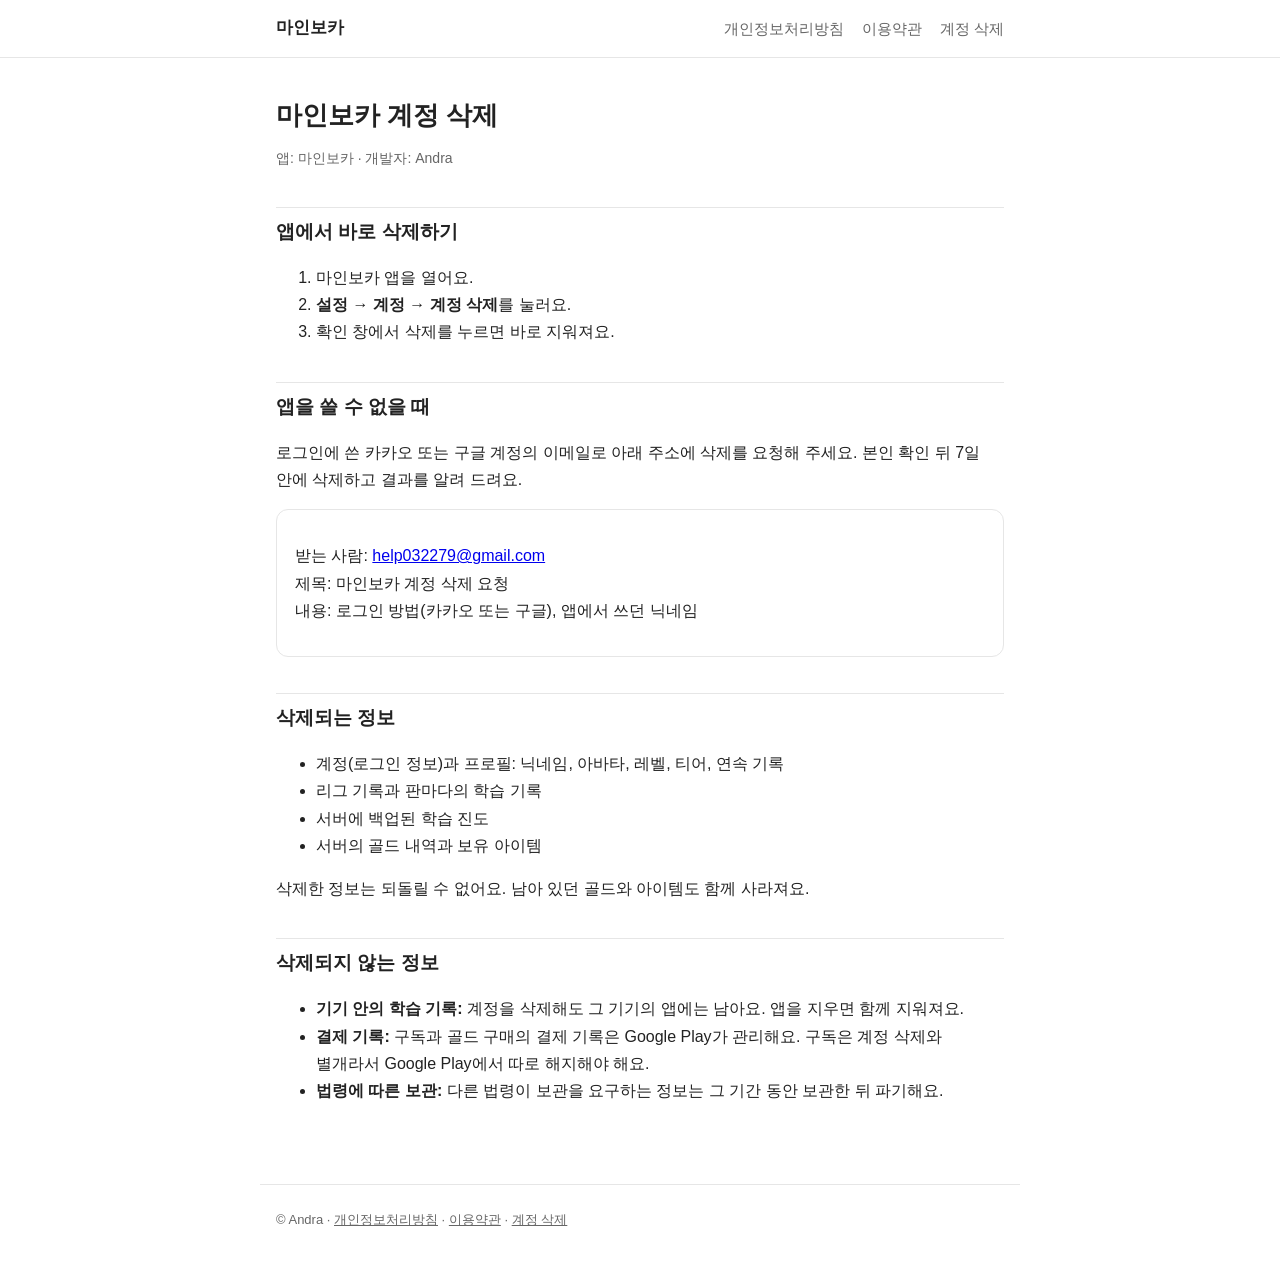
==== delete-account.html @ 9bc244a9 "마인보카 웹사이트: 앱 소개 · 개인정보처리방침 · 이용약관 · 계정 삭제 안내" ====
<!doctype html>
<html lang="ko">
<head>
<meta charset="utf-8">
<meta name="viewport" content="width=device-width, initial-scale=1">
<title>계정 삭제 · 마인보카</title>
<link rel="stylesheet" href="style.css">
</head>
<body>
<header class="top"><nav>
  <a class="brand" href="./">마인보카</a>
  <a href="privacy.html">개인정보처리방침</a>
  <a href="terms.html">이용약관</a>
  <a href="delete-account.html">계정 삭제</a>
</nav></header>
<main>
  <h1>마인보카 계정 삭제</h1>
  <p class="meta">앱: 마인보카 · 개발자: Andra</p>

  <h2>앱에서 바로 삭제하기</h2>
  <ol>
    <li>마인보카 앱을 열어요.</li>
    <li><strong>설정 → 계정 → 계정 삭제</strong>를 눌러요.</li>
    <li>확인 창에서 삭제를 누르면 바로 지워져요.</li>
  </ol>

  <h2>앱을 쓸 수 없을 때</h2>
  <p>로그인에 쓴 카카오 또는 구글 계정의 이메일로 아래 주소에 삭제를 요청해 주세요. 본인 확인 뒤 7일 안에 삭제하고 결과를 알려 드려요.</p>
  <div class="box">
    <p>받는 사람: <a href="mailto:help032279@gmail.com?subject=%EB%A7%88%EC%9D%B8%EB%B3%B4%EC%B9%B4%20%EA%B3%84%EC%A0%95%20%EC%82%AD%EC%A0%9C%20%EC%9A%94%EC%B2%AD">help032279@gmail.com</a><br>
    제목: 마인보카 계정 삭제 요청<br>
    내용: 로그인 방법(카카오 또는 구글), 앱에서 쓰던 닉네임</p>
  </div>

  <h2>삭제되는 정보</h2>
  <ul>
    <li>계정(로그인 정보)과 프로필: 닉네임, 아바타, 레벨, 티어, 연속 기록</li>
    <li>리그 기록과 판마다의 학습 기록</li>
    <li>서버에 백업된 학습 진도</li>
    <li>서버의 골드 내역과 보유 아이템</li>
  </ul>
  <p>삭제한 정보는 되돌릴 수 없어요. 남아 있던 골드와 아이템도 함께 사라져요.</p>

  <h2>삭제되지 않는 정보</h2>
  <ul>
    <li><strong>기기 안의 학습 기록:</strong> 계정을 삭제해도 그 기기의 앱에는 남아요. 앱을 지우면 함께 지워져요.</li>
    <li><strong>결제 기록:</strong> 구독과 골드 구매의 결제 기록은 Google Play가 관리해요. 구독은 계정 삭제와 별개라서 Google Play에서 따로 해지해야 해요.</li>
    <li><strong>법령에 따른 보관:</strong> 다른 법령이 보관을 요구하는 정보는 그 기간 동안 보관한 뒤 파기해요.</li>
  </ul>
</main>
<footer>
  © Andra · <a href="privacy.html">개인정보처리방침</a> · <a href="terms.html">이용약관</a> · <a href="delete-account.html">계정 삭제</a>
</footer>
</body>
</html>
---- style.css ----
:root { --ink: #222; --sub: #666; --line: #e6e6e6; --bg: #fff; --accent: #2a9d8f; }
* { box-sizing: border-box; }
body { margin: 0; background: var(--bg); color: var(--ink); font: 16px/1.7 -apple-system, "Apple SD Gothic Neo", "Noto Sans KR", "Malgun Gothic", sans-serif; word-break: keep-all; }
main { max-width: 760px; margin: 0 auto; padding: 32px 16px 64px; }
header.top { border-bottom: 1px solid var(--line); }
header.top nav { max-width: 760px; margin: 0 auto; padding: 14px 16px; display: flex; flex-wrap: wrap; gap: 6px 18px; align-items: center; }
header.top a { color: var(--sub); text-decoration: none; font-size: 15px; }
header.top a.brand { color: var(--ink); font-weight: 700; font-size: 17px; margin-right: auto; }
header.top a:hover { color: var(--accent); }
h1 { font-size: 26px; line-height: 1.35; margin: 8px 0 6px; }
h2 { font-size: 19px; margin: 36px 0 8px; padding-top: 8px; border-top: 1px solid var(--line); }
h3 { font-size: 16px; margin: 20px 0 4px; }
p, li { color: var(--ink); }
.meta { color: var(--sub); font-size: 14px; }
table { width: 100%; border-collapse: collapse; font-size: 14px; margin: 10px 0; }
th, td { border: 1px solid var(--line); padding: 8px 10px; text-align: left; vertical-align: top; }
th { background: #f7f7f7; }
.box { border: 1px solid var(--line); border-radius: 12px; padding: 16px 18px; margin: 16px 0; }
.btn { display: inline-block; background: var(--accent); color: #fff; text-decoration: none; padding: 10px 18px; border-radius: 10px; font-weight: 600; }
footer { max-width: 760px; margin: 0 auto; padding: 24px 16px 40px; color: var(--sub); font-size: 13px; border-top: 1px solid var(--line); }
footer a { color: var(--sub); }
.wrap { overflow-x: auto; }
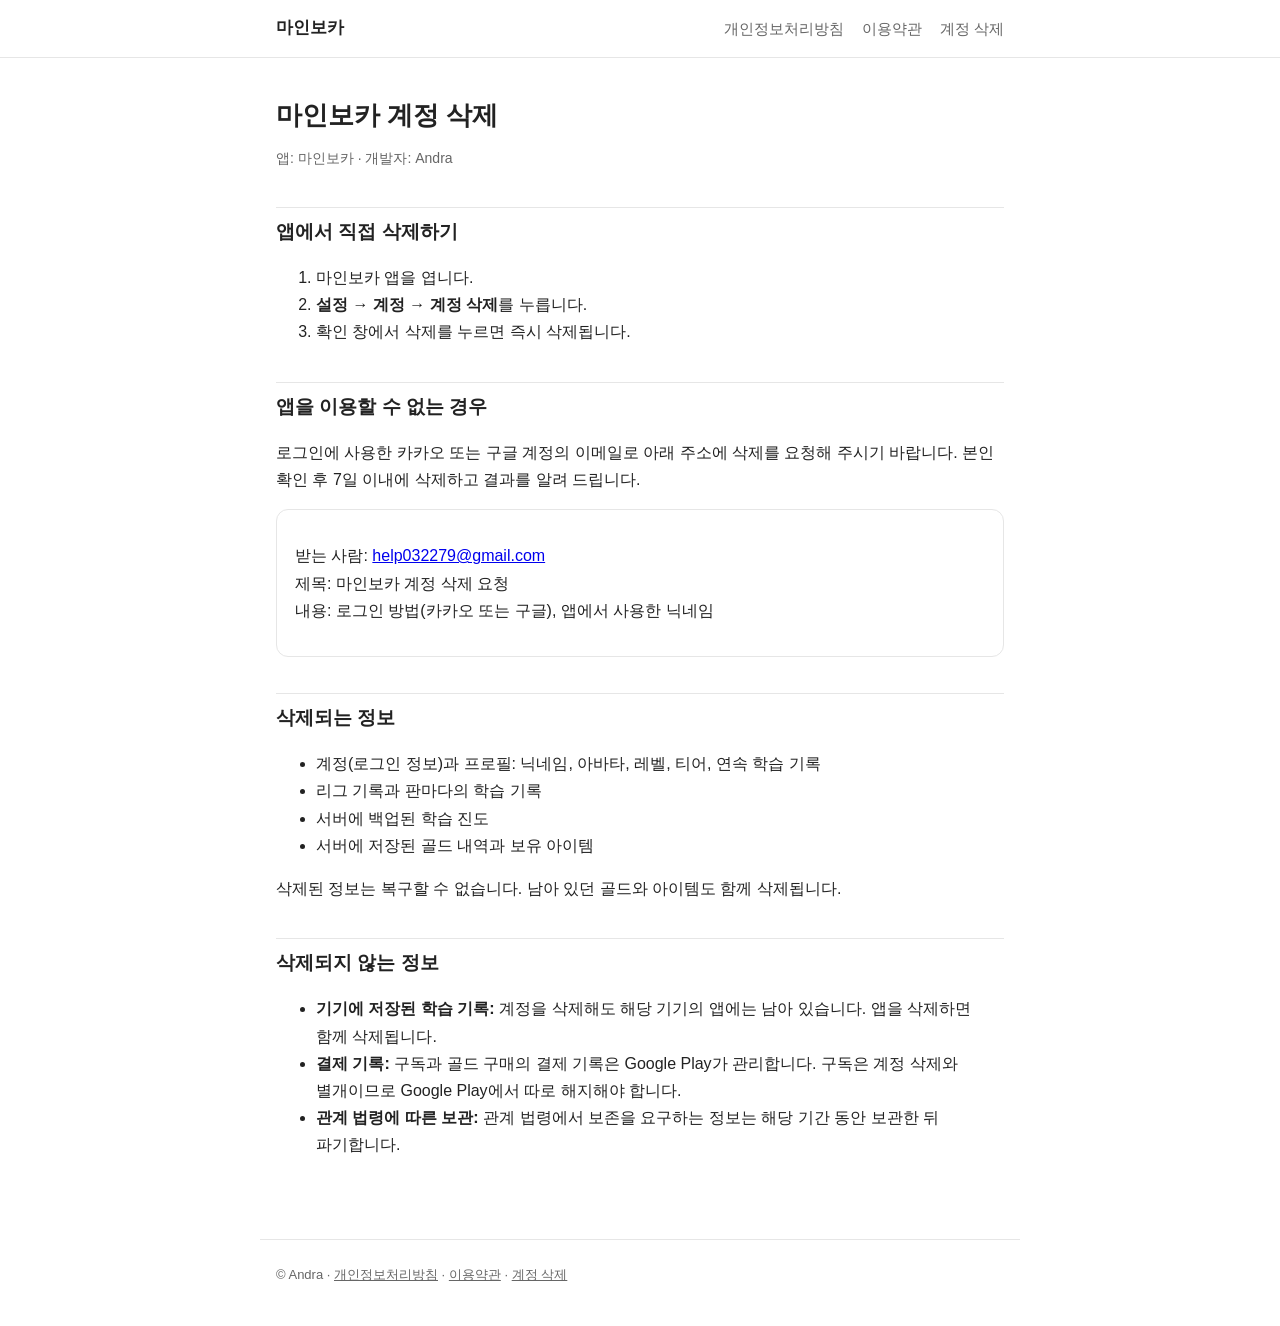
==== commit 69da92ec: "처리방침 · 계정 삭제 안내 말투를 합니다체로" ====
--- a/delete-account.html
+++ b/delete-account.html
@@ -17,35 +17,35 @@
   <h1>마인보카 계정 삭제</h1>
   <p class="meta">앱: 마인보카 · 개발자: Andra</p>
 
-  <h2>앱에서 바로 삭제하기</h2>
+  <h2>앱에서 직접 삭제하기</h2>
   <ol>
-    <li>마인보카 앱을 열어요.</li>
-    <li><strong>설정 → 계정 → 계정 삭제</strong>를 눌러요.</li>
-    <li>확인 창에서 삭제를 누르면 바로 지워져요.</li>
+    <li>마인보카 앱을 엽니다.</li>
+    <li><strong>설정 → 계정 → 계정 삭제</strong>를 누릅니다.</li>
+    <li>확인 창에서 삭제를 누르면 즉시 삭제됩니다.</li>
   </ol>
 
-  <h2>앱을 쓸 수 없을 때</h2>
-  <p>로그인에 쓴 카카오 또는 구글 계정의 이메일로 아래 주소에 삭제를 요청해 주세요. 본인 확인 뒤 7일 안에 삭제하고 결과를 알려 드려요.</p>
+  <h2>앱을 이용할 수 없는 경우</h2>
+  <p>로그인에 사용한 카카오 또는 구글 계정의 이메일로 아래 주소에 삭제를 요청해 주시기 바랍니다. 본인 확인 후 7일 이내에 삭제하고 결과를 알려 드립니다.</p>
   <div class="box">
     <p>받는 사람: <a href="mailto:help032279@gmail.com?subject=%EB%A7%88%EC%9D%B8%EB%B3%B4%EC%B9%B4%20%EA%B3%84%EC%A0%95%20%EC%82%AD%EC%A0%9C%20%EC%9A%94%EC%B2%AD">help032279@gmail.com</a><br>
     제목: 마인보카 계정 삭제 요청<br>
-    내용: 로그인 방법(카카오 또는 구글), 앱에서 쓰던 닉네임</p>
+    내용: 로그인 방법(카카오 또는 구글), 앱에서 사용한 닉네임</p>
   </div>
 
   <h2>삭제되는 정보</h2>
   <ul>
-    <li>계정(로그인 정보)과 프로필: 닉네임, 아바타, 레벨, 티어, 연속 기록</li>
+    <li>계정(로그인 정보)과 프로필: 닉네임, 아바타, 레벨, 티어, 연속 학습 기록</li>
     <li>리그 기록과 판마다의 학습 기록</li>
     <li>서버에 백업된 학습 진도</li>
-    <li>서버의 골드 내역과 보유 아이템</li>
+    <li>서버에 저장된 골드 내역과 보유 아이템</li>
   </ul>
-  <p>삭제한 정보는 되돌릴 수 없어요. 남아 있던 골드와 아이템도 함께 사라져요.</p>
+  <p>삭제된 정보는 복구할 수 없습니다. 남아 있던 골드와 아이템도 함께 삭제됩니다.</p>
 
   <h2>삭제되지 않는 정보</h2>
   <ul>
-    <li><strong>기기 안의 학습 기록:</strong> 계정을 삭제해도 그 기기의 앱에는 남아요. 앱을 지우면 함께 지워져요.</li>
-    <li><strong>결제 기록:</strong> 구독과 골드 구매의 결제 기록은 Google Play가 관리해요. 구독은 계정 삭제와 별개라서 Google Play에서 따로 해지해야 해요.</li>
-    <li><strong>법령에 따른 보관:</strong> 다른 법령이 보관을 요구하는 정보는 그 기간 동안 보관한 뒤 파기해요.</li>
+    <li><strong>기기에 저장된 학습 기록:</strong> 계정을 삭제해도 해당 기기의 앱에는 남아 있습니다. 앱을 삭제하면 함께 삭제됩니다.</li>
+    <li><strong>결제 기록:</strong> 구독과 골드 구매의 결제 기록은 Google Play가 관리합니다. 구독은 계정 삭제와 별개이므로 Google Play에서 따로 해지해야 합니다.</li>
+    <li><strong>관계 법령에 따른 보관:</strong> 관계 법령에서 보존을 요구하는 정보는 해당 기간 동안 보관한 뒤 파기합니다.</li>
   </ul>
 </main>
 <footer>
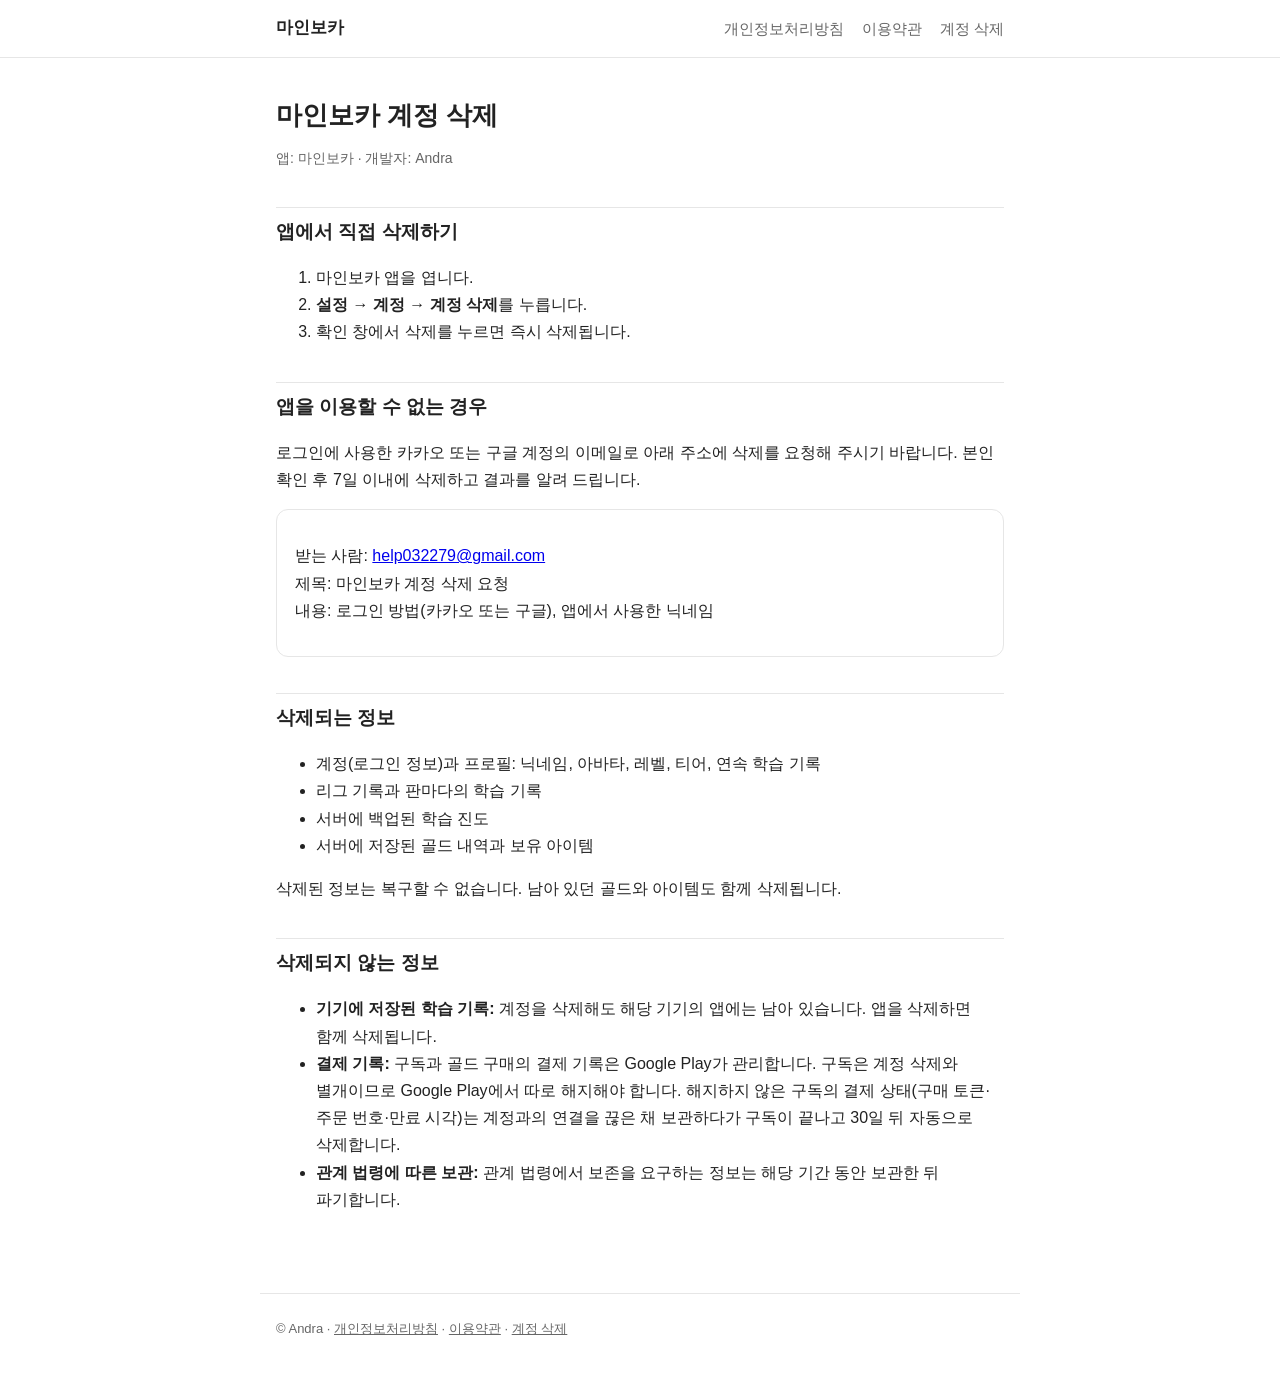
==== commit 45c06081: "계정 삭제 안내: 해지 안 한 구독 결제 상태 보관 · 30일 뒤 삭제 한 줄" ====
--- a/delete-account.html
+++ b/delete-account.html
@@ -44,7 +44,7 @@
   <h2>삭제되지 않는 정보</h2>
   <ul>
     <li><strong>기기에 저장된 학습 기록:</strong> 계정을 삭제해도 해당 기기의 앱에는 남아 있습니다. 앱을 삭제하면 함께 삭제됩니다.</li>
-    <li><strong>결제 기록:</strong> 구독과 골드 구매의 결제 기록은 Google Play가 관리합니다. 구독은 계정 삭제와 별개이므로 Google Play에서 따로 해지해야 합니다.</li>
+    <li><strong>결제 기록:</strong> 구독과 골드 구매의 결제 기록은 Google Play가 관리합니다. 구독은 계정 삭제와 별개이므로 Google Play에서 따로 해지해야 합니다. 해지하지 않은 구독의 결제 상태(구매 토큰·주문 번호·만료 시각)는 계정과의 연결을 끊은 채 보관하다가 구독이 끝나고 30일 뒤 자동으로 삭제합니다.</li>
     <li><strong>관계 법령에 따른 보관:</strong> 관계 법령에서 보존을 요구하는 정보는 해당 기간 동안 보관한 뒤 파기합니다.</li>
   </ul>
 </main>
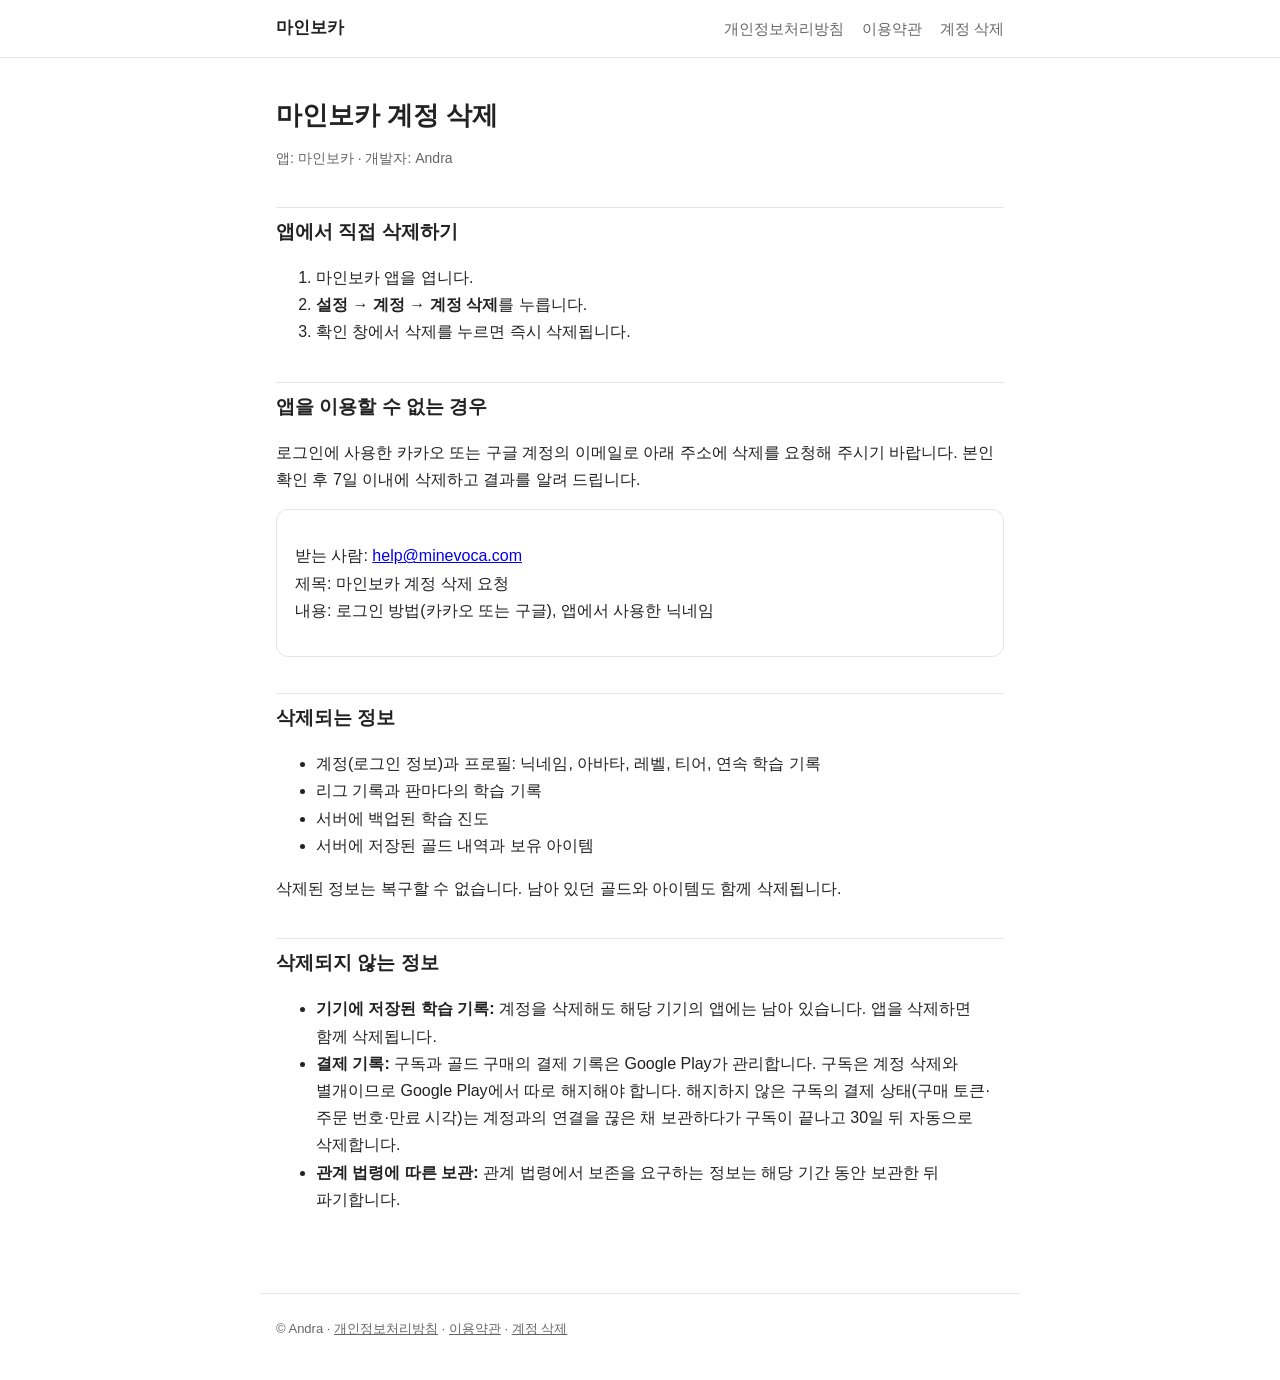
==== commit 88fa909f: "문의 메일 help@minevoca.com 으로" ====
--- a/delete-account.html
+++ b/delete-account.html
@@ -27,7 +27,7 @@
   <h2>앱을 이용할 수 없는 경우</h2>
   <p>로그인에 사용한 카카오 또는 구글 계정의 이메일로 아래 주소에 삭제를 요청해 주시기 바랍니다. 본인 확인 후 7일 이내에 삭제하고 결과를 알려 드립니다.</p>
   <div class="box">
-    <p>받는 사람: <a href="mailto:help032279@gmail.com?subject=%EB%A7%88%EC%9D%B8%EB%B3%B4%EC%B9%B4%20%EA%B3%84%EC%A0%95%20%EC%82%AD%EC%A0%9C%20%EC%9A%94%EC%B2%AD">help032279@gmail.com</a><br>
+    <p>받는 사람: <a href="mailto:help@minevoca.com?subject=%EB%A7%88%EC%9D%B8%EB%B3%B4%EC%B9%B4%20%EA%B3%84%EC%A0%95%20%EC%82%AD%EC%A0%9C%20%EC%9A%94%EC%B2%AD">help@minevoca.com</a><br>
     제목: 마인보카 계정 삭제 요청<br>
     내용: 로그인 방법(카카오 또는 구글), 앱에서 사용한 닉네임</p>
   </div>
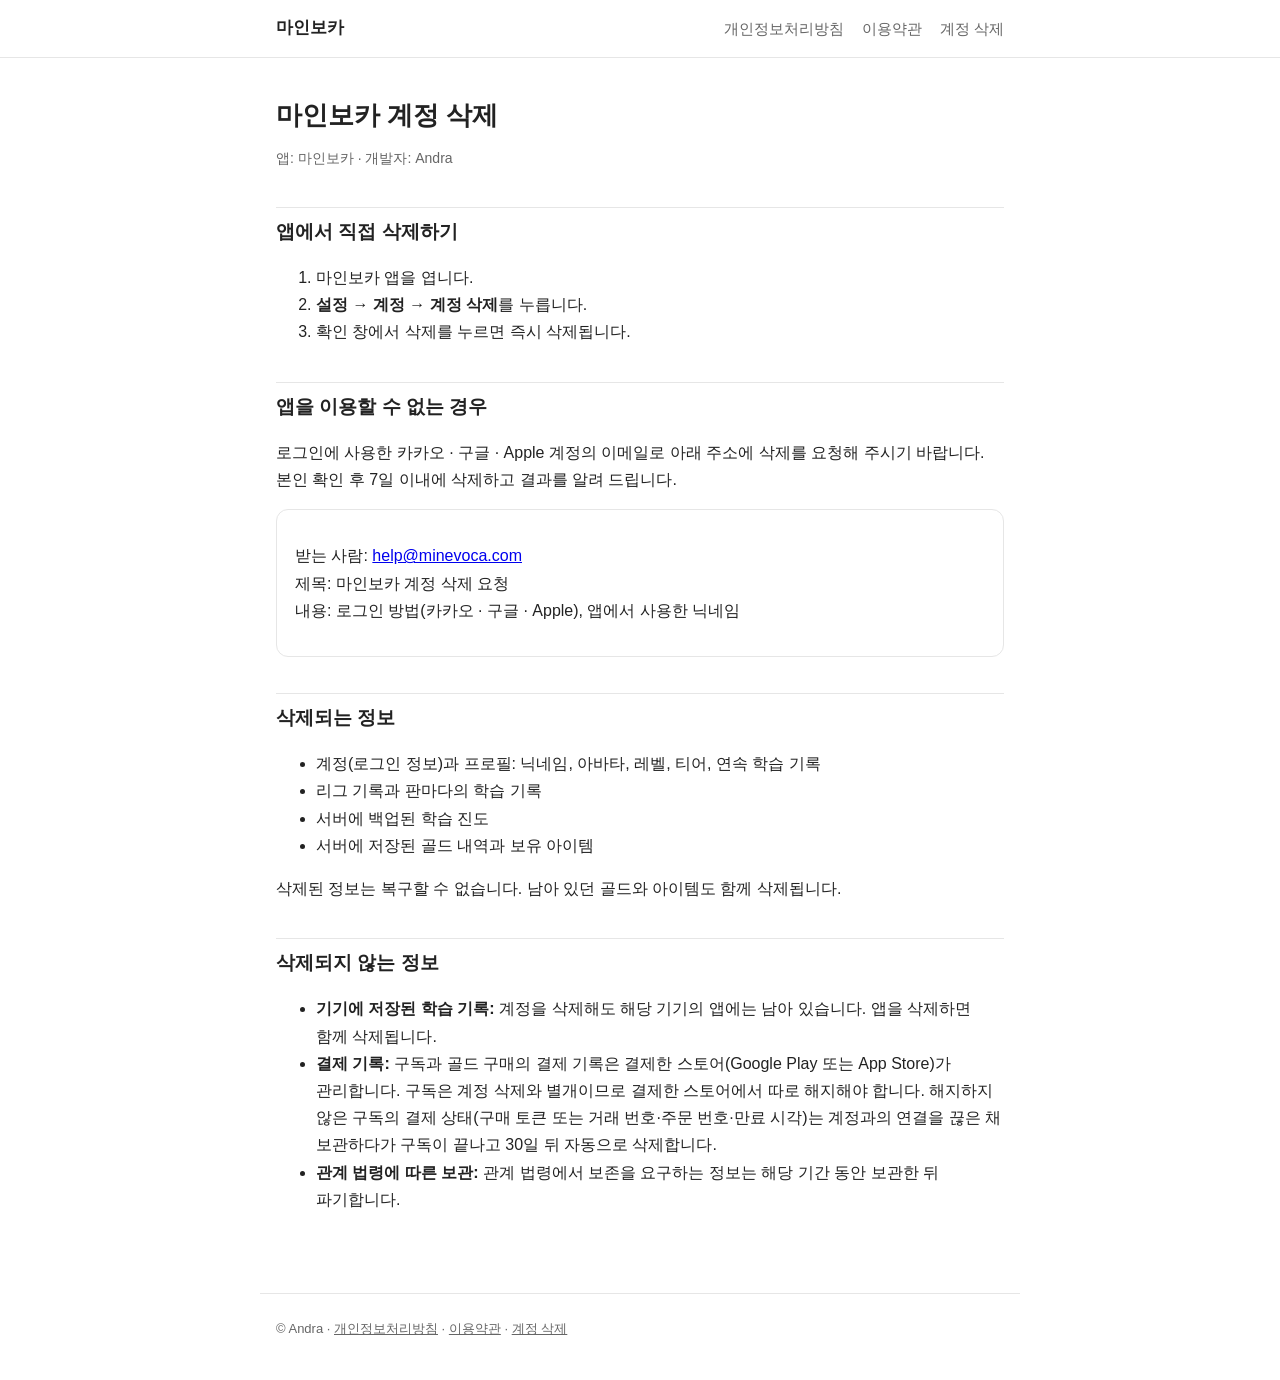
==== commit 61f01d90: "Add files via upload" ====
--- a/delete-account.html
+++ b/delete-account.html
@@ -25,11 +25,11 @@
   </ol>
 
   <h2>앱을 이용할 수 없는 경우</h2>
-  <p>로그인에 사용한 카카오 또는 구글 계정의 이메일로 아래 주소에 삭제를 요청해 주시기 바랍니다. 본인 확인 후 7일 이내에 삭제하고 결과를 알려 드립니다.</p>
+  <p>로그인에 사용한 카카오 · 구글 · Apple 계정의 이메일로 아래 주소에 삭제를 요청해 주시기 바랍니다. 본인 확인 후 7일 이내에 삭제하고 결과를 알려 드립니다.</p>
   <div class="box">
     <p>받는 사람: <a href="mailto:help@minevoca.com?subject=%EB%A7%88%EC%9D%B8%EB%B3%B4%EC%B9%B4%20%EA%B3%84%EC%A0%95%20%EC%82%AD%EC%A0%9C%20%EC%9A%94%EC%B2%AD">help@minevoca.com</a><br>
     제목: 마인보카 계정 삭제 요청<br>
-    내용: 로그인 방법(카카오 또는 구글), 앱에서 사용한 닉네임</p>
+    내용: 로그인 방법(카카오 · 구글 · Apple), 앱에서 사용한 닉네임</p>
   </div>
 
   <h2>삭제되는 정보</h2>
@@ -44,7 +44,7 @@
   <h2>삭제되지 않는 정보</h2>
   <ul>
     <li><strong>기기에 저장된 학습 기록:</strong> 계정을 삭제해도 해당 기기의 앱에는 남아 있습니다. 앱을 삭제하면 함께 삭제됩니다.</li>
-    <li><strong>결제 기록:</strong> 구독과 골드 구매의 결제 기록은 Google Play가 관리합니다. 구독은 계정 삭제와 별개이므로 Google Play에서 따로 해지해야 합니다. 해지하지 않은 구독의 결제 상태(구매 토큰·주문 번호·만료 시각)는 계정과의 연결을 끊은 채 보관하다가 구독이 끝나고 30일 뒤 자동으로 삭제합니다.</li>
+    <li><strong>결제 기록:</strong> 구독과 골드 구매의 결제 기록은 결제한 스토어(Google Play 또는 App Store)가 관리합니다. 구독은 계정 삭제와 별개이므로 결제한 스토어에서 따로 해지해야 합니다. 해지하지 않은 구독의 결제 상태(구매 토큰 또는 거래 번호·주문 번호·만료 시각)는 계정과의 연결을 끊은 채 보관하다가 구독이 끝나고 30일 뒤 자동으로 삭제합니다.</li>
     <li><strong>관계 법령에 따른 보관:</strong> 관계 법령에서 보존을 요구하는 정보는 해당 기간 동안 보관한 뒤 파기합니다.</li>
   </ul>
 </main>
